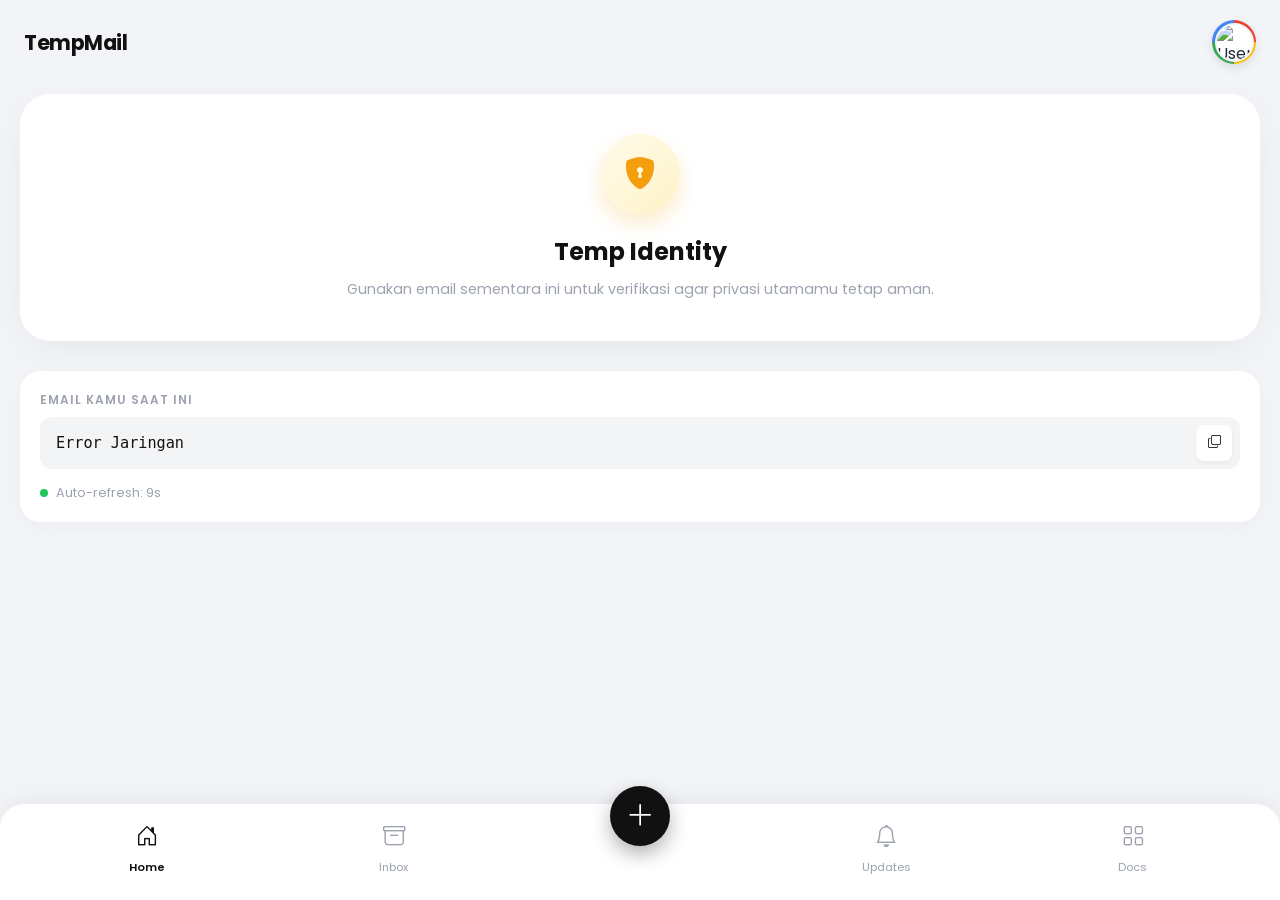
==== public/index.html @ f3b24ff2 "Update index.html" ====
<!DOCTYPE html>
<html lang="id">
<head>
    <meta charset="UTF-8">
    <meta name="viewport" content="width=device-width, initial-scale=1.0, maximum-scale=1.0, user-scalable=no">
    <meta name="theme-color" content="#F2F4F8">
    <title>TempMail</title>
    
    <link rel="manifest" href="manifest.json">
    <link rel="apple-touch-icon" href="https://cdn-icons-png.flaticon.com/512/732/732200.png">
    
    <link href="https://fonts.googleapis.com/css2?family=Poppins:wght@400;500;600;700&display=swap" rel="stylesheet">
    <link rel="stylesheet" href="https://cdn.jsdelivr.net/npm/bootstrap-icons@1.11.1/font/bootstrap-icons.css">
    <link rel="stylesheet" href="style.css">
</head>
<body>

    <div class="top-bar">
        <div class="app-name">TempMail</div>
        
        <div class="user-avatar">
            <img src="https://images.unsplash.com/photo-1535713875002-d1d0cf377fde?ixlib=rb-4.0.3&auto=format&fit=crop&w=100&q=80" alt="User">
        </div>
    </div>

    <main id="main-container">
        
        <section id="view-home" class="tab-view active">
            <div class="hero-card">
                <div class="icon-glow">
                    <i class="bi bi-shield-lock-fill"></i>
                </div>
                <h2>Temp Identity</h2>
                <p>Gunakan email sementara ini untuk verifikasi agar privasi utamamu tetap aman.</p>
            </div>

            <div class="email-action-area">
                <label>Email Kamu Saat Ini</label>
                <div class="email-display">
                    <span id="emailAddress">Generating...</span>
                    <button onclick="copyEmail()" class="copy-btn"><i class="bi bi-copy"></i></button>
                </div>
                <div class="status-indicator">
                    <span class="dot"></span> <span id="timerText">Auto-refresh: 10s</span>
                </div>
            </div>
        </section>

        <section id="view-inbox" class="tab-view">
            <div class="section-header">
                <h2>Riwayat Inbox</h2>
            </div>
            <div id="readList" class="message-list">
                </div>
        </section>

        <section id="view-updates" class="tab-view">
            <div class="section-header">
                <h2>Update Baru <span class="badge" id="badge-count" style="display:none">0</span></h2>
            </div>
            <div id="unreadList" class="message-list">
                </div>
        </section>

        <section id="view-docs" class="tab-view">
            <div class="section-header">
                <h2>Dokumentasi</h2>
            </div>
            
            <div class="doc-card" style="border: 2px dashed #E5E7EB; background: transparent; text-align: center;">
                <h3 style="justify-content: center; font-size: 1rem;">Dokumentasi Sistem</h3>
                <p style="margin-bottom: 15px; font-size: 0.85rem;">Baca detail teknis, keamanan, dan arsitektur sistem.</p>
                <a href="docs.html" class="btn-whatsapp" style="background: var(--primary); box-shadow: 0 4px 15px rgba(0,0,0,0.2); width: 100%; justify-content: center; color: white;">
                    <i class="bi bi-book-half"></i> Buka Dokumentasi Penuh
                </a>
            </div>

            <div class="doc-card">
                <h3><i class="bi bi-code-slash"></i> Cara Penggunaan</h3>
                <ul>
                    <li>Tekan tombol <strong>+</strong> atau Home untuk generate email.</li>
                    <li>Salin email dan gunakan untuk daftar akun.</li>
                    <li>Cek tab <strong>Updates</strong> untuk pesan masuk.</li>
                    <li>Klik pesan untuk membaca. Setelah dibaca, pesan pindah ke <strong>Inbox</strong>.</li>
                </ul>
            </div>

            <div class="doc-card developer-card">
                <h3>Developer Info</h3>
                <p class="dev-name">SANN404 FORUM</p>
                <p>Aplikasi ini dibuat untuk melindungi privasi user dari spam.</p>
                <a href="https://whatsapp.com/channel/0029VbBWTAzJP211mgzALI2p" target="_blank" class="btn-whatsapp">
                    <i class="bi bi-whatsapp"></i> Join Saluran Developer
                </a>
            </div>
        </section>

    </main>

    <nav class="bottom-nav">
        <div class="nav-item active" onclick="switchTab('view-home', this)">
            <i class="bi bi-house-door"></i>
            <span>Home</span>
        </div>
        
        <div class="nav-item" onclick="switchTab('view-inbox', this)">
            <i class="bi bi-archive"></i>
            <span>Inbox</span>
        </div>

        <div class="nav-fab-wrapper">
            <div class="nav-fab" onclick="confirmNewEmail()">
                <i class="bi bi-plus-lg"></i>
            </div>
        </div>

        <div class="nav-item" onclick="switchTab('view-updates', this)">
            <div class="icon-wrapper">
                <i class="bi bi-bell"></i>
                <div class="nav-dot" id="nav-dot" style="display: none;"></div>
            </div>
            <span>Updates</span>
        </div>

        <div class="nav-item" onclick="switchTab('view-docs', this)">
            <i class="bi bi-grid"></i>
            <span>Docs</span>
        </div>
    </nav>

    <div id="msgModal" class="modal">
        <div class="modal-content">
            <div class="modal-header">
                <h3 id="modalSubject">Subject</h3>
                <button onclick="closeModal()" class="close-btn"><i class="bi bi-x-lg"></i></button>
            </div>
            <div class="modal-meta" id="modalMeta"></div> 
            <div class="modal-body" id="modalBody">...</div>
        </div>
    </div>

    <div id="toast" class="toast">Disalin ke clipboard!</div>

    <script src="script.js"></script>
</body>
</html>
---- public/style.css ----
:root {
    --bg-body: #F2F4F8;
    --bg-card: #FFFFFF;
    --primary: #111111;
    --text-main: #1F2937;
    --text-muted: #9CA3AF;
    --accent: #F59E0B;
    --shadow-soft: 0 10px 40px -10px rgba(0,0,0,0.08);
    --shadow-card: 0 4px 15px rgba(0,0,0,0.03);
}

* { margin: 0; padding: 0; box-sizing: border-box; font-family: 'Poppins', sans-serif; -webkit-tap-highlight-color: transparent; }

body {
    background-color: var(--bg-body);
    color: var(--text-main);
    min-height: 100vh;
    padding-bottom: 100px;
}

/* --- Top Bar & Profile Ring (Google Colors) --- */
.top-bar {
    display: flex;
    justify-content: space-between;
    align-items: center;
    padding: 20px 24px;
    background: var(--bg-body);
    position: sticky;
    top: 0;
    z-index: 50;
}

.app-name { font-weight: 700; font-size: 1.3rem; letter-spacing: -0.5px; color: var(--primary); }

.user-avatar {
    width: 44px;
    height: 44px;
    border-radius: 50%;
    /* Gradient 4 Warna: Merah, Kuning, Hijau, Biru */
    background: conic-gradient(
        #EA4335 0% 25%, 
        #FBBC05 25% 50%, 
        #34A853 50% 75%, 
        #4285F4 75% 100%
    );
    display: flex;
    align-items: center;
    justify-content: center;
    padding: 2.5px; /* Ketebalan Ring Warna */
    box-shadow: 0 4px 10px rgba(0,0,0,0.1);
}

.user-avatar img {
    width: 100%;
    height: 100%;
    border-radius: 50%;
    border: 2px solid var(--bg-body); /* Celah putih antara ring dan foto */
    object-fit: cover;
    background: white;
}

/* --- Layout Components --- */
.tab-view { display: none; padding: 0 20px; animation: fadeIn 0.3s ease; }
.tab-view.active { display: block; }
@keyframes fadeIn { from { opacity: 0; transform: translateY(10px); } to { opacity: 1; transform: translateY(0); } }

/* Hero Card */
.hero-card {
    background: var(--bg-card);
    border-radius: 30px;
    padding: 40px 24px;
    text-align: center;
    box-shadow: var(--shadow-soft);
    margin-top: 10px;
    margin-bottom: 30px;
}
.icon-glow {
    width: 80px; height: 80px;
    background: linear-gradient(135deg, #fffbeb 0%, #fef3c7 100%);
    border-radius: 50%; display: flex; align-items: center; justify-content: center;
    margin: 0 auto 20px; font-size: 2rem; color: var(--accent);
    box-shadow: 0 10px 20px rgba(245, 158, 11, 0.2);
}
.hero-card h2 { font-size: 1.5rem; margin-bottom: 10px; color: var(--primary); }
.hero-card p { font-size: 0.9rem; color: var(--text-muted); line-height: 1.5; }

/* Email Box */
.email-action-area {
    background: var(--bg-card); padding: 20px;
    border-radius: 20px; box-shadow: var(--shadow-card);
}
.email-action-area label { display: block; font-size: 0.75rem; font-weight: 600; color: var(--text-muted); margin-bottom: 8px; text-transform: uppercase; letter-spacing: 1px; }
.email-display {
    display: flex; background: #F3F4F6; padding: 8px 8px 8px 16px;
    border-radius: 12px; align-items: center; justify-content: space-between; margin-bottom: 15px;
}
.email-display span { font-family: monospace; font-size: 0.95rem; overflow: hidden; text-overflow: ellipsis; white-space: nowrap; max-width: 80%; color: var(--primary); }
.copy-btn {
    background: white; border: none; width: 36px; height: 36px;
    border-radius: 8px; box-shadow: 0 2px 4px rgba(0,0,0,0.05);
    cursor: pointer; color: var(--primary);
}
.status-indicator { display: flex; align-items: center; gap: 8px; font-size: 0.8rem; color: var(--text-muted); }
.dot { width: 8px; height: 8px; background: #22c55e; border-radius: 50%; animation: pulse 2s infinite; }

/* --- NEW MODERN MESSAGE LIST (UPDATED) --- */
.section-header { margin-bottom: 20px; margin-top: 10px; display: flex; justify-content: space-between; align-items: center; }
.section-header h2 { font-size: 1.4rem; color: var(--primary); }
.badge { background: #ef4444; color: white; font-size: 0.75rem; padding: 4px 10px; border-radius: 20px; font-weight: 600; }

.message-list { display: flex; flex-direction: column; gap: 12px; }

.message-card {
    background: var(--bg-card);
    padding: 16px;
    border-radius: 20px;
    box-shadow: var(--shadow-card);
    cursor: pointer;
    display: flex;
    gap: 16px; /* Jarak antara avatar dan teks */
    align-items: flex-start;
    transition: transform 0.1s;
    position: relative;
    overflow: hidden;
}
.message-card:active { transform: scale(0.98); background: #f9fafb; }

/* Garis Indikator Unread */
.message-card.unread::before {
    content: ''; position: absolute; left: 0; top: 15%; bottom: 15%;
    width: 4px; background: var(--accent); border-radius: 0 4px 4px 0;
}

/* Avatar Inisial (Huruf) */
.msg-avatar {
    width: 48px; height: 48px;
    background: #EEF2FF; color: #4F46E5;
    border-radius: 16px;
    display: flex; align-items: center; justify-content: center;
    font-weight: 700; font-size: 1.3rem; flex-shrink: 0;
}

/* Layout Teks Pesan */
.msg-content { flex: 1; min-width: 0; }
.msg-header { display: flex; justify-content: space-between; align-items: baseline; margin-bottom: 2px; }
.msg-from { font-weight: 700; font-size: 0.95rem; color: var(--primary); white-space: nowrap; overflow: hidden; text-overflow: ellipsis; max-width: 65%; }
.msg-time { font-size: 0.7rem; color: var(--text-muted); font-weight: 500; }
.msg-subject { font-weight: 600; font-size: 0.9rem; color: #374151; margin-bottom: 4px; white-space: nowrap; overflow: hidden; text-overflow: ellipsis; }
.msg-snippet { font-size: 0.85rem; color: var(--text-muted); line-height: 1.3; display: -webkit-box; -webkit-line-clamp: 2; -webkit-box-orient: vertical; overflow: hidden; }

/* Read State */
.message-card.read .msg-from { font-weight: 500; color: #6B7280; }
.message-card.read .msg-avatar { background: #F3F4F6; color: #9CA3AF; }
.message-card.read { box-shadow: none; border: 1px solid #F3F4F6; background: #FAFAFA; }

/* Empty State */
.empty-placeholder { text-align: center; padding: 60px 0; color: #d1d5db; }
.empty-placeholder i { font-size: 3.5rem; margin-bottom: 15px; display: block; opacity: 0.5; }

/* Docs & Bottom Nav */
.doc-card { background: var(--bg-card); padding: 24px; border-radius: 20px; margin-bottom: 20px; box-shadow: var(--shadow-card); }
.doc-card ul { padding-left: 20px; color: #4b5563; font-size: 0.9rem; line-height: 1.6; }
.developer-card { border: 1px solid rgba(0,0,0,0.05); text-align: center; }
.dev-name { font-weight: 700; font-size: 1.2rem; color: var(--primary); }
.btn-whatsapp { display: inline-flex; align-items: center; gap: 8px; background: #25D366; color: white; text-decoration: none; padding: 12px 24px; border-radius: 50px; margin-top: 15px; font-weight: 600; box-shadow: 0 4px 15px rgba(37, 211, 102, 0.4); }

.bottom-nav {
    position: fixed; bottom: 0; left: 0; width: 100%;
    background: white; padding: 12px 24px 24px; 
    display: flex; justify-content: space-between; align-items: flex-end;
    box-shadow: 0 -5px 20px rgba(0,0,0,0.05);
    border-radius: 24px 24px 0 0; z-index: 100;
}
.nav-item { flex: 1; display: flex; flex-direction: column; align-items: center; color: #9CA3AF; font-size: 0.7rem; gap: 6px; cursor: pointer; transition: color 0.2s; }
.nav-item i { font-size: 1.4rem; }
.nav-item.active { color: var(--primary); font-weight: 600; }
.nav-fab-wrapper { flex: 1; display: flex; justify-content: center; position: relative; }
.nav-fab {
    width: 60px; height: 60px; background: var(--primary);
    border-radius: 50%; display: flex; align-items: center; justify-content: center;
    color: white; font-size: 1.8rem; box-shadow: 0 8px 20px rgba(0,0,0,0.3);
    transform: translateY(-30px); cursor: pointer;
}
.icon-wrapper { position: relative; }
.nav-dot { position: absolute; top: 0; right: 0; width: 8px; height: 8px; background: #ef4444; border-radius: 50%; border: 2px solid white; }

/* Modal Styles */
.modal { display: none; position: fixed; top: 0; left: 0; width: 100%; height: 100%; background: rgba(0,0,0,0.6); z-index: 1000; justify-content: center; align-items: flex-end; opacity: 0; transition: opacity 0.3s; }
.modal.show { display: flex; opacity: 1; }
.modal-content { background: white; width: 100%; border-radius: 24px 24px 0 0; padding: 30px 24px; max-height: 85vh; overflow-y: auto; transform: translateY(100%); transition: transform 0.3s cubic-bezier(0.16, 1, 0.3, 1); }
.modal.show .modal-content { transform: translateY(0); }
.modal-header { display: flex; justify-content: space-between; margin-bottom: 20px; }
.close-btn { background: #F3F4F6; border: none; width: 36px; height: 36px; border-radius: 50%; display: flex; align-items: center; justify-content: center; font-size: 1.2rem; cursor: pointer; }
.modal-meta { display: flex; align-items: center; gap: 12px; margin-bottom: 24px; padding-bottom: 20px; border-bottom: 1px solid #F3F4F6; }
.meta-avatar { width: 44px; height: 44px; background: #EEF2FF; color: #4F46E5; border-radius: 50%; display: flex; align-items: center; justify-content: center; font-weight: 700; font-size: 1.2rem; }
.meta-info { display: flex; flex-direction: column; }
.meta-from { font-weight: 600; font-size: 0.95rem; }
.meta-time { font-size: 0.75rem; color: var(--text-muted); }
.modal-body { font-size: 1rem; line-height: 1.7; color: #374151; white-space: pre-wrap; word-wrap: break-word; }

.toast { position: fixed; top: 20px; left: 50%; transform: translateX(-50%) translateY(-100px); background: #1f2937; color: white; padding: 12px 24px; border-radius: 50px; font-size: 0.85rem; z-index: 200; transition: transform 0.4s; }
.toast.show { transform: translateX(-50%) translateY(0); }
@keyframes pulse { 0% { opacity: 1; } 50% { opacity: 0.4; } 100% { opacity: 1; } }
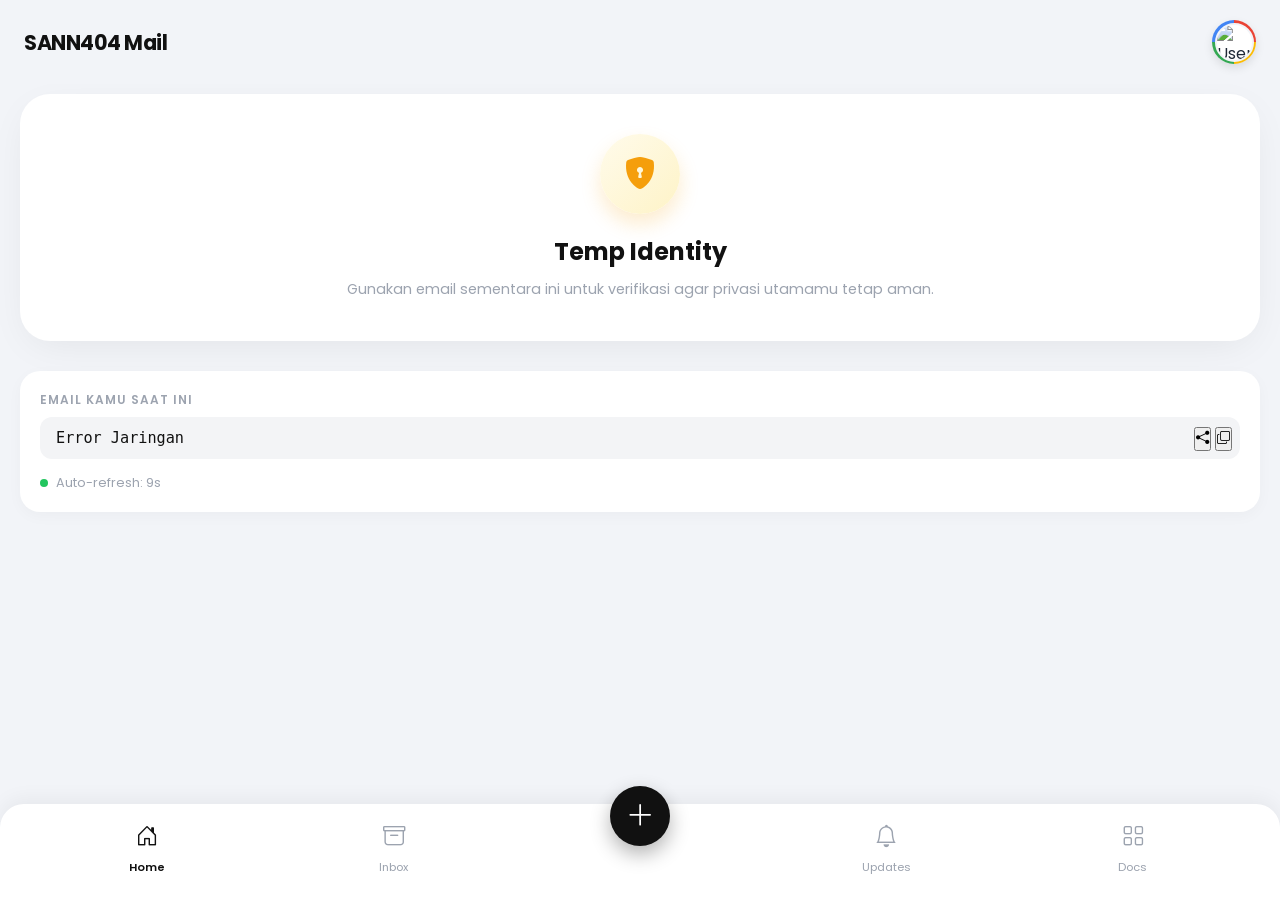
==== commit 88615b0f: "Update index.html" ====
--- a/public/index.html
+++ b/public/index.html
@@ -16,8 +16,7 @@
 <body>
 
     <div class="top-bar">
-        <div class="app-name">TempMail</div>
-        
+        <div class="app-name">SANN404 Mail</div>
         <div class="user-avatar">
             <img src="https://images.unsplash.com/photo-1535713875002-d1d0cf377fde?ixlib=rb-4.0.3&auto=format&fit=crop&w=100&q=80" alt="User">
         </div>
@@ -38,7 +37,10 @@
                 <label>Email Kamu Saat Ini</label>
                 <div class="email-display">
                     <span id="emailAddress">Generating...</span>
-                    <button onclick="copyEmail()" class="copy-btn"><i class="bi bi-copy"></i></button>
+                    <div class="action-group">
+                        <button onclick="openShareModal()" class="icon-btn" title="Share NGL Style"><i class="bi bi-share-fill"></i></button>
+                        <button onclick="copyEmail()" class="icon-btn" title="Copy Email"><i class="bi bi-copy"></i></button>
+                    </div>
                 </div>
                 <div class="status-indicator">
                     <span class="dot"></span> <span id="timerText">Auto-refresh: 10s</span>
@@ -49,6 +51,9 @@
         <section id="view-inbox" class="tab-view">
             <div class="section-header">
                 <h2>Riwayat Inbox</h2>
+                <button onclick="clearInbox()" class="trash-btn" title="Hapus Semua Pesan">
+                    <i class="bi bi-trash3"></i>
+                </button>
             </div>
             <div id="readList" class="message-list">
                 </div>
@@ -132,10 +137,30 @@
         <div class="modal-content">
             <div class="modal-header">
                 <h3 id="modalSubject">Subject</h3>
-                <button onclick="closeModal()" class="close-btn"><i class="bi bi-x-lg"></i></button>
+                <button onclick="closeModal('msgModal')" class="close-btn"><i class="bi bi-x-lg"></i></button>
             </div>
             <div class="modal-meta" id="modalMeta"></div> 
             <div class="modal-body" id="modalBody">...</div>
+        </div>
+    </div>
+
+    <div id="shareModal" class="modal" style="align-items: center; justify-content: center;">
+        <div class="modal-content" style="border-radius: 20px; max-width: 350px;">
+            <div class="modal-header">
+                <h3>Share Email</h3>
+                <button onclick="closeModal('shareModal')" class="close-btn"><i class="bi bi-x-lg"></i></button>
+            </div>
+            
+            <div class="ngl-card">
+                <div class="ngl-icon">🤫</div>
+                <div class="ngl-title">Send me anonymous emails!</div>
+                <div class="ngl-email" id="maskedEmailDisplay">kewl***@domain.com</div>
+                <div class="ngl-footer">SANN404 Secure Mail</div>
+            </div>
+
+            <button onclick="copyMaskedText()" class="btn-whatsapp" style="width: 100%; justify-content: center; margin-top: 15px; background: var(--primary);">
+                <i class="bi bi-clipboard"></i> Copy Masked Text
+            </button>
         </div>
     </div>
 
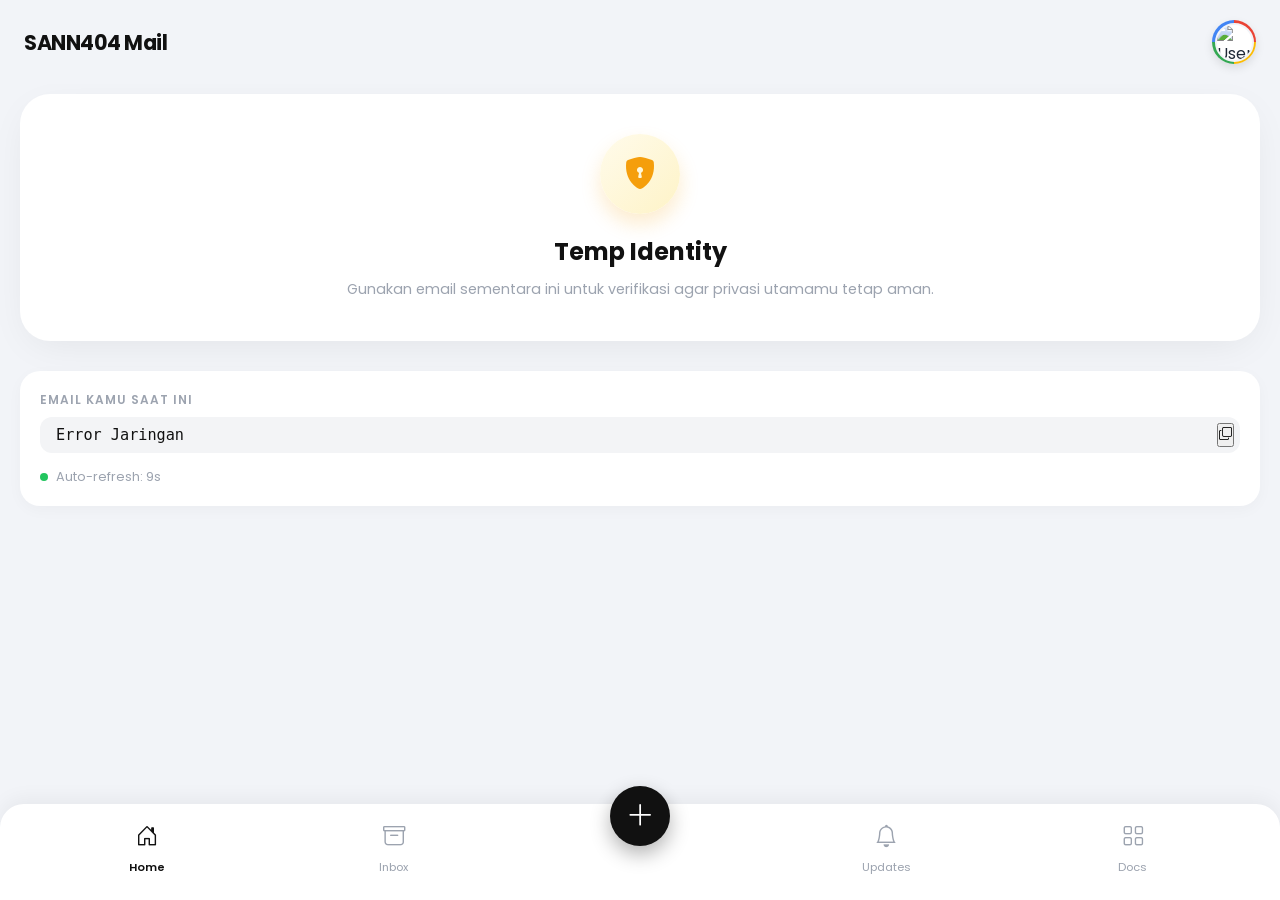
==== commit 73a3479e: "Update index.html" ====
--- a/public/index.html
+++ b/public/index.html
@@ -4,7 +4,7 @@
     <meta charset="UTF-8">
     <meta name="viewport" content="width=device-width, initial-scale=1.0, maximum-scale=1.0, user-scalable=no">
     <meta name="theme-color" content="#F2F4F8">
-    <title>TempMail</title>
+    <title>Temp Mail SANN404</title>
     
     <link rel="manifest" href="manifest.json">
     <link rel="apple-touch-icon" href="https://cdn-icons-png.flaticon.com/512/732/732200.png">
@@ -37,10 +37,7 @@
                 <label>Email Kamu Saat Ini</label>
                 <div class="email-display">
                     <span id="emailAddress">Generating...</span>
-                    <div class="action-group">
-                        <button onclick="openShareModal()" class="icon-btn" title="Share NGL Style"><i class="bi bi-share-fill"></i></button>
-                        <button onclick="copyEmail()" class="icon-btn" title="Copy Email"><i class="bi bi-copy"></i></button>
-                    </div>
+                    <button onclick="copyEmail()" class="copy-btn"><i class="bi bi-copy"></i></button>
                 </div>
                 <div class="status-indicator">
                     <span class="dot"></span> <span id="timerText">Auto-refresh: 10s</span>
@@ -137,30 +134,46 @@
         <div class="modal-content">
             <div class="modal-header">
                 <h3 id="modalSubject">Subject</h3>
-                <button onclick="closeModal('msgModal')" class="close-btn"><i class="bi bi-x-lg"></i></button>
+                <div style="display: flex; gap: 8px;">
+                    <button onclick="openMessageShare()" class="share-btn-round"><i class="bi bi-share-fill"></i></button>
+                    <button onclick="closeModal('msgModal')" class="close-btn"><i class="bi bi-x-lg"></i></button>
+                </div>
             </div>
             <div class="modal-meta" id="modalMeta"></div> 
             <div class="modal-body" id="modalBody">...</div>
         </div>
     </div>
 
-    <div id="shareModal" class="modal" style="align-items: center; justify-content: center;">
-        <div class="modal-content" style="border-radius: 20px; max-width: 350px;">
-            <div class="modal-header">
-                <h3>Share Email</h3>
-                <button onclick="closeModal('shareModal')" class="close-btn"><i class="bi bi-x-lg"></i></button>
-            </div>
+    <div id="shareMsgModal" class="modal" style="align-items: center; justify-content: center;">
+        <div class="modal-content" style="border-radius: 24px; max-width: 360px; padding: 0; overflow: hidden; background: transparent; box-shadow: none;">
             
-            <div class="ngl-card">
-                <div class="ngl-icon">🤫</div>
-                <div class="ngl-title">Send me anonymous emails!</div>
-                <div class="ngl-email" id="maskedEmailDisplay">kewl***@domain.com</div>
-                <div class="ngl-footer">SANN404 Secure Mail</div>
+            <div class="ngl-msg-card">
+                <div class="ngl-header">
+                    <div class="ngl-icon-msg">📩</div>
+                    <span>Incoming Message</span>
+                </div>
+                
+                <div class="ngl-body-box" id="shareMsgBody">
+                    Isi pesan akan muncul di sini...
+                </div>
+
+                <div class="ngl-footer-info">
+                    Sent to: <span id="shareMsgEmail">kewl***@domain.com</span>
+                </div>
             </div>
 
-            <button onclick="copyMaskedText()" class="btn-whatsapp" style="width: 100%; justify-content: center; margin-top: 15px; background: var(--primary);">
-                <i class="bi bi-clipboard"></i> Copy Masked Text
-            </button>
+            <div style="background: white; padding: 20px; border-radius: 0 0 24px 24px;">
+                <button onclick="shareToWa()" class="btn-whatsapp" style="width: 100%; justify-content: center; margin-bottom: 10px;">
+                    <i class="bi bi-whatsapp"></i> Share ke WhatsApp
+                </button>
+                <button onclick="copyShareText()" class="btn-secondary-full">
+                    <i class="bi bi-clipboard"></i> Salin Teks
+                </button>
+                <button onclick="closeModal('shareMsgModal')" style="width: 100%; padding: 12px; background: transparent; border: none; color: #9CA3AF; margin-top: 5px; cursor: pointer;">
+                    Tutup
+                </button>
+            </div>
+
         </div>
     </div>
 
--- a/public/style.css
+++ b/public/style.css
@@ -5,6 +5,7 @@
     --text-main: #1F2937;
     --text-muted: #9CA3AF;
     --accent: #F59E0B;
+    --danger: #ef4444;
     --shadow-soft: 0 10px 40px -10px rgba(0,0,0,0.08);
     --shadow-card: 0 4px 15px rgba(0,0,0,0.03);
 }
@@ -18,65 +19,34 @@
     padding-bottom: 100px;
 }
 
-/* --- Top Bar & Profile Ring (Google Colors) --- */
+/* --- Top Bar & Profile --- */
 .top-bar {
-    display: flex;
-    justify-content: space-between;
-    align-items: center;
-    padding: 20px 24px;
-    background: var(--bg-body);
-    position: sticky;
-    top: 0;
-    z-index: 50;
+    display: flex; justify-content: space-between; align-items: center;
+    padding: 20px 24px; background: var(--bg-body);
+    position: sticky; top: 0; z-index: 50;
 }
-
 .app-name { font-weight: 700; font-size: 1.3rem; letter-spacing: -0.5px; color: var(--primary); }
 
 .user-avatar {
-    width: 44px;
-    height: 44px;
-    border-radius: 50%;
-    /* Gradient 4 Warna: Merah, Kuning, Hijau, Biru */
-    background: conic-gradient(
-        #EA4335 0% 25%, 
-        #FBBC05 25% 50%, 
-        #34A853 50% 75%, 
-        #4285F4 75% 100%
-    );
-    display: flex;
-    align-items: center;
-    justify-content: center;
-    padding: 2.5px; /* Ketebalan Ring Warna */
+    width: 44px; height: 44px; border-radius: 50%;
+    background: conic-gradient(#EA4335 0% 25%, #FBBC05 25% 50%, #34A853 50% 75%, #4285F4 75% 100%);
+    display: flex; align-items: center; justify-content: center; padding: 2.5px;
     box-shadow: 0 4px 10px rgba(0,0,0,0.1);
 }
+.user-avatar img { width: 100%; height: 100%; border-radius: 50%; border: 2px solid var(--bg-body); object-fit: cover; background: white; }
 
-.user-avatar img {
-    width: 100%;
-    height: 100%;
-    border-radius: 50%;
-    border: 2px solid var(--bg-body); /* Celah putih antara ring dan foto */
-    object-fit: cover;
-    background: white;
-}
-
-/* --- Layout Components --- */
+/* --- Components --- */
 .tab-view { display: none; padding: 0 20px; animation: fadeIn 0.3s ease; }
 .tab-view.active { display: block; }
 @keyframes fadeIn { from { opacity: 0; transform: translateY(10px); } to { opacity: 1; transform: translateY(0); } }
 
 /* Hero Card */
 .hero-card {
-    background: var(--bg-card);
-    border-radius: 30px;
-    padding: 40px 24px;
-    text-align: center;
-    box-shadow: var(--shadow-soft);
-    margin-top: 10px;
-    margin-bottom: 30px;
+    background: var(--bg-card); border-radius: 30px; padding: 40px 24px;
+    text-align: center; box-shadow: var(--shadow-soft); margin-top: 10px; margin-bottom: 30px;
 }
 .icon-glow {
-    width: 80px; height: 80px;
-    background: linear-gradient(135deg, #fffbeb 0%, #fef3c7 100%);
+    width: 80px; height: 80px; background: linear-gradient(135deg, #fffbeb 0%, #fef3c7 100%);
     border-radius: 50%; display: flex; align-items: center; justify-content: center;
     margin: 0 auto 20px; font-size: 2rem; color: var(--accent);
     box-shadow: 0 10px 20px rgba(245, 158, 11, 0.2);
@@ -85,91 +55,85 @@
 .hero-card p { font-size: 0.9rem; color: var(--text-muted); line-height: 1.5; }
 
 /* Email Box */
-.email-action-area {
-    background: var(--bg-card); padding: 20px;
-    border-radius: 20px; box-shadow: var(--shadow-card);
-}
+.email-action-area { background: var(--bg-card); padding: 20px; border-radius: 20px; box-shadow: var(--shadow-card); }
 .email-action-area label { display: block; font-size: 0.75rem; font-weight: 600; color: var(--text-muted); margin-bottom: 8px; text-transform: uppercase; letter-spacing: 1px; }
+
 .email-display {
-    display: flex; background: #F3F4F6; padding: 8px 8px 8px 16px;
+    display: flex; background: #F3F4F6; padding: 6px 6px 6px 16px;
     border-radius: 12px; align-items: center; justify-content: space-between; margin-bottom: 15px;
 }
-.email-display span { font-family: monospace; font-size: 0.95rem; overflow: hidden; text-overflow: ellipsis; white-space: nowrap; max-width: 80%; color: var(--primary); }
-.copy-btn {
+.email-display span { font-family: monospace; font-size: 0.95rem; overflow: hidden; text-overflow: ellipsis; white-space: nowrap; max-width: 60%; color: var(--primary); }
+
+/* UPDATE: Group Tombol (Share & Copy) */
+.action-group { display: flex; gap: 8px; }
+.icon-btn {
     background: white; border: none; width: 36px; height: 36px;
     border-radius: 8px; box-shadow: 0 2px 4px rgba(0,0,0,0.05);
-    cursor: pointer; color: var(--primary);
+    cursor: pointer; color: var(--primary); display: flex; align-items: center; justify-content: center;
+    transition: transform 0.1s;
 }
+.icon-btn:active { transform: scale(0.9); }
+
 .status-indicator { display: flex; align-items: center; gap: 8px; font-size: 0.8rem; color: var(--text-muted); }
 .dot { width: 8px; height: 8px; background: #22c55e; border-radius: 50%; animation: pulse 2s infinite; }
 
-/* --- NEW MODERN MESSAGE LIST (UPDATED) --- */
+/* --- Message List --- */
 .section-header { margin-bottom: 20px; margin-top: 10px; display: flex; justify-content: space-between; align-items: center; }
 .section-header h2 { font-size: 1.4rem; color: var(--primary); }
 .badge { background: #ef4444; color: white; font-size: 0.75rem; padding: 4px 10px; border-radius: 20px; font-weight: 600; }
 
+/* UPDATE: Trash Button Style */
+.trash-btn {
+    background: #FEE2E2; color: var(--danger); border: none;
+    width: 40px; height: 40px; border-radius: 12px;
+    display: flex; align-items: center; justify-content: center;
+    font-size: 1.2rem; cursor: pointer; transition: background 0.2s;
+}
+.trash-btn:active { background: #FECACA; transform: scale(0.95); }
+
 .message-list { display: flex; flex-direction: column; gap: 12px; }
 
 .message-card {
-    background: var(--bg-card);
-    padding: 16px;
-    border-radius: 20px;
-    box-shadow: var(--shadow-card);
-    cursor: pointer;
-    display: flex;
-    gap: 16px; /* Jarak antara avatar dan teks */
-    align-items: flex-start;
-    transition: transform 0.1s;
-    position: relative;
-    overflow: hidden;
+    background: var(--bg-card); padding: 16px; border-radius: 20px;
+    box-shadow: var(--shadow-card); cursor: pointer; display: flex; gap: 16px;
+    align-items: flex-start; transition: transform 0.1s; position: relative; overflow: hidden;
 }
 .message-card:active { transform: scale(0.98); background: #f9fafb; }
-
-/* Garis Indikator Unread */
 .message-card.unread::before {
     content: ''; position: absolute; left: 0; top: 15%; bottom: 15%;
     width: 4px; background: var(--accent); border-radius: 0 4px 4px 0;
 }
 
-/* Avatar Inisial (Huruf) */
 .msg-avatar {
-    width: 48px; height: 48px;
-    background: #EEF2FF; color: #4F46E5;
-    border-radius: 16px;
-    display: flex; align-items: center; justify-content: center;
+    width: 48px; height: 48px; background: #EEF2FF; color: #4F46E5;
+    border-radius: 16px; display: flex; align-items: center; justify-content: center;
     font-weight: 700; font-size: 1.3rem; flex-shrink: 0;
 }
-
-/* Layout Teks Pesan */
 .msg-content { flex: 1; min-width: 0; }
 .msg-header { display: flex; justify-content: space-between; align-items: baseline; margin-bottom: 2px; }
 .msg-from { font-weight: 700; font-size: 0.95rem; color: var(--primary); white-space: nowrap; overflow: hidden; text-overflow: ellipsis; max-width: 65%; }
 .msg-time { font-size: 0.7rem; color: var(--text-muted); font-weight: 500; }
 .msg-subject { font-weight: 600; font-size: 0.9rem; color: #374151; margin-bottom: 4px; white-space: nowrap; overflow: hidden; text-overflow: ellipsis; }
 .msg-snippet { font-size: 0.85rem; color: var(--text-muted); line-height: 1.3; display: -webkit-box; -webkit-line-clamp: 2; -webkit-box-orient: vertical; overflow: hidden; }
-
-/* Read State */
 .message-card.read .msg-from { font-weight: 500; color: #6B7280; }
 .message-card.read .msg-avatar { background: #F3F4F6; color: #9CA3AF; }
 .message-card.read { box-shadow: none; border: 1px solid #F3F4F6; background: #FAFAFA; }
 
-/* Empty State */
 .empty-placeholder { text-align: center; padding: 60px 0; color: #d1d5db; }
 .empty-placeholder i { font-size: 3.5rem; margin-bottom: 15px; display: block; opacity: 0.5; }
 
-/* Docs & Bottom Nav */
+/* Docs & Footer */
 .doc-card { background: var(--bg-card); padding: 24px; border-radius: 20px; margin-bottom: 20px; box-shadow: var(--shadow-card); }
 .doc-card ul { padding-left: 20px; color: #4b5563; font-size: 0.9rem; line-height: 1.6; }
 .developer-card { border: 1px solid rgba(0,0,0,0.05); text-align: center; }
 .dev-name { font-weight: 700; font-size: 1.2rem; color: var(--primary); }
-.btn-whatsapp { display: inline-flex; align-items: center; gap: 8px; background: #25D366; color: white; text-decoration: none; padding: 12px 24px; border-radius: 50px; margin-top: 15px; font-weight: 600; box-shadow: 0 4px 15px rgba(37, 211, 102, 0.4); }
+.btn-whatsapp { display: inline-flex; align-items: center; gap: 8px; background: #25D366; color: white; text-decoration: none; padding: 12px 24px; border-radius: 50px; margin-top: 15px; font-weight: 600; box-shadow: 0 4px 15px rgba(0,0,0,0.1); cursor: pointer; border: none; font-size: 0.9rem; }
 
+/* Bottom Nav */
 .bottom-nav {
     position: fixed; bottom: 0; left: 0; width: 100%;
-    background: white; padding: 12px 24px 24px; 
-    display: flex; justify-content: space-between; align-items: flex-end;
-    box-shadow: 0 -5px 20px rgba(0,0,0,0.05);
-    border-radius: 24px 24px 0 0; z-index: 100;
+    background: white; padding: 12px 24px 24px; display: flex; justify-content: space-between; align-items: flex-end;
+    box-shadow: 0 -5px 20px rgba(0,0,0,0.05); border-radius: 24px 24px 0 0; z-index: 100;
 }
 .nav-item { flex: 1; display: flex; flex-direction: column; align-items: center; color: #9CA3AF; font-size: 0.7rem; gap: 6px; cursor: pointer; transition: color 0.2s; }
 .nav-item i { font-size: 1.4rem; }
@@ -198,6 +162,22 @@
 .meta-time { font-size: 0.75rem; color: var(--text-muted); }
 .modal-body { font-size: 1rem; line-height: 1.7; color: #374151; white-space: pre-wrap; word-wrap: break-word; }
 
+/* UPDATE: NGL Card Style */
+.ngl-card {
+    background: linear-gradient(135deg, #FF6B6B 0%, #FF8E53 100%);
+    border-radius: 16px; padding: 30px 20px; text-align: center; color: white;
+    box-shadow: 0 10px 20px rgba(255, 107, 107, 0.3);
+    margin-bottom: 10px; position: relative; overflow: hidden;
+}
+.ngl-icon { font-size: 3rem; margin-bottom: 10px; filter: drop-shadow(0 2px 4px rgba(0,0,0,0.2)); }
+.ngl-title { font-weight: 700; font-size: 1.1rem; margin-bottom: 15px; text-shadow: 0 2px 4px rgba(0,0,0,0.1); }
+.ngl-email {
+    background: rgba(255,255,255,0.2); backdrop-filter: blur(5px);
+    padding: 10px 15px; border-radius: 10px; font-family: monospace; font-size: 0.9rem;
+    border: 1px solid rgba(255,255,255,0.4); display: inline-block;
+}
+.ngl-footer { margin-top: 20px; font-size: 0.7rem; opacity: 0.8; font-weight: 500; letter-spacing: 1px; text-transform: uppercase; }
+
 .toast { position: fixed; top: 20px; left: 50%; transform: translateX(-50%) translateY(-100px); background: #1f2937; color: white; padding: 12px 24px; border-radius: 50px; font-size: 0.85rem; z-index: 200; transition: transform 0.4s; }
 .toast.show { transform: translateX(-50%) translateY(0); }
 @keyframes pulse { 0% { opacity: 1; } 50% { opacity: 0.4; } 100% { opacity: 1; } }
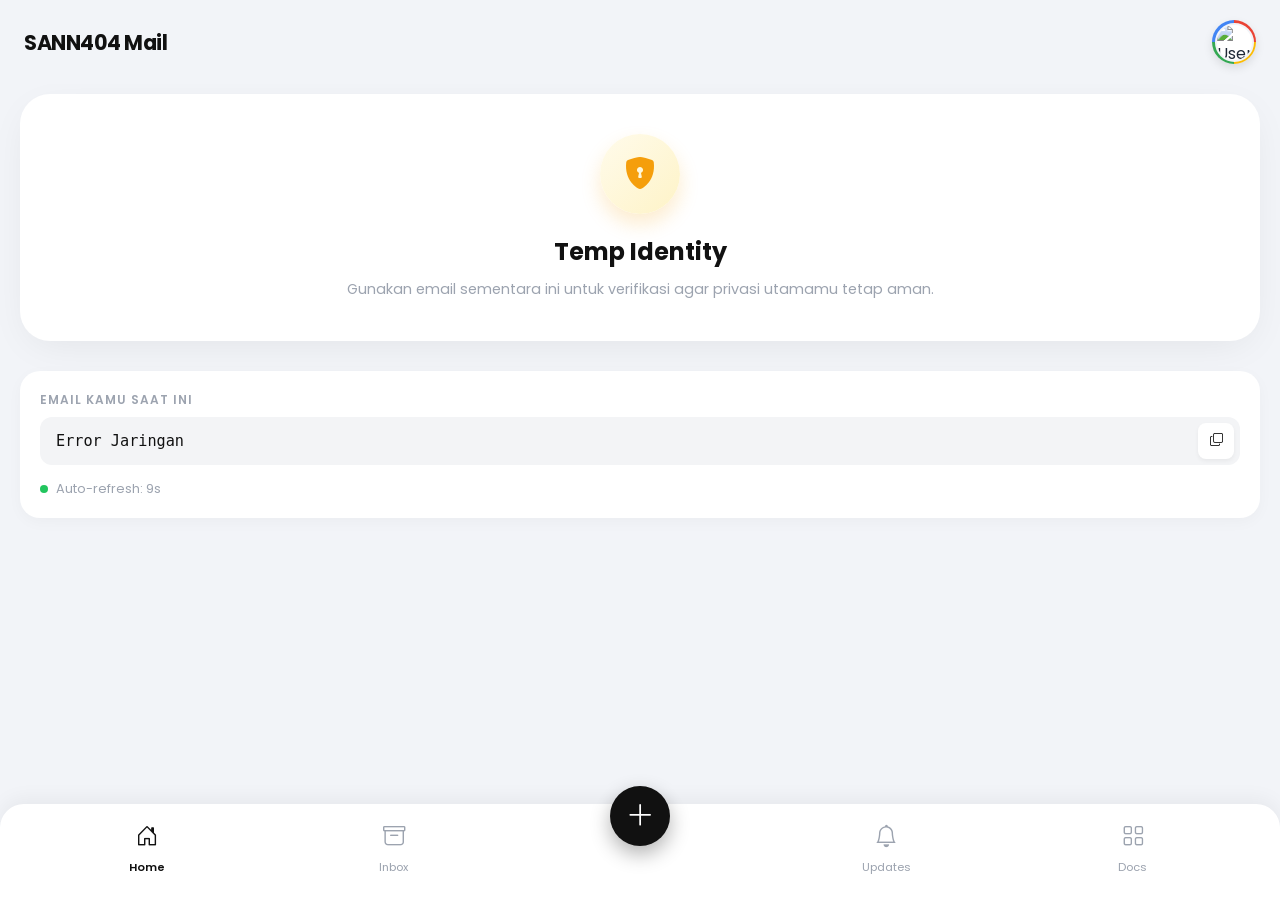
==== commit 41422446: "Update index.html" ====
--- a/public/index.html
+++ b/public/index.html
@@ -11,6 +11,9 @@
     
     <link href="https://fonts.googleapis.com/css2?family=Poppins:wght@400;500;600;700&display=swap" rel="stylesheet">
     <link rel="stylesheet" href="https://cdn.jsdelivr.net/npm/bootstrap-icons@1.11.1/font/bootstrap-icons.css">
+    
+    <script src="https://html2canvas.hertzen.com/dist/html2canvas.min.js"></script>
+    
     <link rel="stylesheet" href="style.css">
 </head>
 <body>
@@ -52,23 +55,20 @@
                     <i class="bi bi-trash3"></i>
                 </button>
             </div>
-            <div id="readList" class="message-list">
-                </div>
+            <div id="readList" class="message-list"></div>
         </section>
 
         <section id="view-updates" class="tab-view">
             <div class="section-header">
                 <h2>Update Baru <span class="badge" id="badge-count" style="display:none">0</span></h2>
             </div>
-            <div id="unreadList" class="message-list">
-                </div>
+            <div id="unreadList" class="message-list"></div>
         </section>
 
         <section id="view-docs" class="tab-view">
             <div class="section-header">
                 <h2>Dokumentasi</h2>
             </div>
-            
             <div class="doc-card" style="border: 2px dashed #E5E7EB; background: transparent; text-align: center;">
                 <h3 style="justify-content: center; font-size: 1rem;">Dokumentasi Sistem</h3>
                 <p style="margin-bottom: 15px; font-size: 0.85rem;">Baca detail teknis, keamanan, dan arsitektur sistem.</p>
@@ -76,7 +76,6 @@
                     <i class="bi bi-book-half"></i> Buka Dokumentasi Penuh
                 </a>
             </div>
-
             <div class="doc-card">
                 <h3><i class="bi bi-code-slash"></i> Cara Penggunaan</h3>
                 <ul>
@@ -86,7 +85,6 @@
                     <li>Klik pesan untuk membaca. Setelah dibaca, pesan pindah ke <strong>Inbox</strong>.</li>
                 </ul>
             </div>
-
             <div class="doc-card developer-card">
                 <h3>Developer Info</h3>
                 <p class="dev-name">SANN404 FORUM</p>
@@ -104,18 +102,15 @@
             <i class="bi bi-house-door"></i>
             <span>Home</span>
         </div>
-        
         <div class="nav-item" onclick="switchTab('view-inbox', this)">
             <i class="bi bi-archive"></i>
             <span>Inbox</span>
         </div>
-
         <div class="nav-fab-wrapper">
             <div class="nav-fab" onclick="confirmNewEmail()">
                 <i class="bi bi-plus-lg"></i>
             </div>
         </div>
-
         <div class="nav-item" onclick="switchTab('view-updates', this)">
             <div class="icon-wrapper">
                 <i class="bi bi-bell"></i>
@@ -123,7 +118,6 @@
             </div>
             <span>Updates</span>
         </div>
-
         <div class="nav-item" onclick="switchTab('view-docs', this)">
             <i class="bi bi-grid"></i>
             <span>Docs</span>
@@ -145,40 +139,48 @@
     </div>
 
     <div id="shareMsgModal" class="modal" style="align-items: center; justify-content: center;">
-        <div class="modal-content" style="border-radius: 24px; max-width: 360px; padding: 0; overflow: hidden; background: transparent; box-shadow: none;">
+        <div class="modal-content" style="border-radius: 24px; max-width: 360px; padding: 20px;">
+            <div class="modal-header" style="margin-bottom: 10px;">
+                <h3>Bagikan Pesan</h3>
+                <button onclick="closeModal('shareMsgModal')" class="close-btn"><i class="bi bi-x-lg"></i></button>
+            </div>
             
-            <div class="ngl-msg-card">
-                <div class="ngl-header">
-                    <div class="ngl-icon-msg">📩</div>
-                    <span>Incoming Message</span>
+            <p style="font-size: 0.8rem; color: #6B7280; margin-bottom: 20px;">Pesan akan di-generate menjadi gambar.</p>
+
+            <button onclick="shareAsImage()" class="btn-whatsapp" style="width: 100%; justify-content: center; margin-bottom: 10px; background: var(--primary);">
+                <i class="bi bi-image"></i> Share Gambar (IG/WA)
+            </button>
+            <button onclick="shareToWaText()" class="btn-secondary-full">
+                <i class="bi bi-whatsapp"></i> Share Teks WA
+            </button>
+        </div>
+    </div>
+
+    <div id="capture-container" style="position: fixed; left: -9999px; top: 0;">
+        <div id="capture-card" class="capture-card-style">
+            <div class="capture-header">
+                <div class="capture-logo">
+                    <i class="bi bi-shield-lock-fill"></i> SANN404 Mail
                 </div>
+            </div>
+            
+            <div class="capture-body">
+                <div class="capture-label">dari:</div>
+                <div class="capture-email" id="capEmail">exmp***@gmail.com</div>
                 
-                <div class="ngl-body-box" id="shareMsgBody">
-                    Isi pesan akan muncul di sini...
-                </div>
-
-                <div class="ngl-footer-info">
-                    Sent to: <span id="shareMsgEmail">kewl***@domain.com</span>
+                <div class="capture-label" style="margin-top: 15px;">pesan:</div>
+                <div class="capture-msg" id="capMsg">
+                    Isi pesan akan muncul disini...
                 </div>
             </div>
 
-            <div style="background: white; padding: 20px; border-radius: 0 0 24px 24px;">
-                <button onclick="shareToWa()" class="btn-whatsapp" style="width: 100%; justify-content: center; margin-bottom: 10px;">
-                    <i class="bi bi-whatsapp"></i> Share ke WhatsApp
-                </button>
-                <button onclick="copyShareText()" class="btn-secondary-full">
-                    <i class="bi bi-clipboard"></i> Salin Teks
-                </button>
-                <button onclick="closeModal('shareMsgModal')" style="width: 100%; padding: 12px; background: transparent; border: none; color: #9CA3AF; margin-top: 5px; cursor: pointer;">
-                    Tutup
-                </button>
+            <div class="capture-footer">
+                Secure Temporary Email Service
             </div>
-
         </div>
     </div>
 
     <div id="toast" class="toast">Disalin ke clipboard!</div>
-
     <script src="script.js"></script>
 </body>
 </html>
--- a/public/style.css
+++ b/public/style.css
@@ -62,17 +62,14 @@
     display: flex; background: #F3F4F6; padding: 6px 6px 6px 16px;
     border-radius: 12px; align-items: center; justify-content: space-between; margin-bottom: 15px;
 }
-.email-display span { font-family: monospace; font-size: 0.95rem; overflow: hidden; text-overflow: ellipsis; white-space: nowrap; max-width: 60%; color: var(--primary); }
-
-/* UPDATE: Group Tombol (Share & Copy) */
-.action-group { display: flex; gap: 8px; }
-.icon-btn {
+.email-display span { font-family: monospace; font-size: 0.95rem; overflow: hidden; text-overflow: ellipsis; white-space: nowrap; max-width: 80%; color: var(--primary); }
+.copy-btn {
     background: white; border: none; width: 36px; height: 36px;
     border-radius: 8px; box-shadow: 0 2px 4px rgba(0,0,0,0.05);
     cursor: pointer; color: var(--primary); display: flex; align-items: center; justify-content: center;
     transition: transform 0.1s;
 }
-.icon-btn:active { transform: scale(0.9); }
+.copy-btn:active { transform: scale(0.9); }
 
 .status-indicator { display: flex; align-items: center; gap: 8px; font-size: 0.8rem; color: var(--text-muted); }
 .dot { width: 8px; height: 8px; background: #22c55e; border-radius: 50%; animation: pulse 2s infinite; }
@@ -82,7 +79,6 @@
 .section-header h2 { font-size: 1.4rem; color: var(--primary); }
 .badge { background: #ef4444; color: white; font-size: 0.75rem; padding: 4px 10px; border-radius: 20px; font-weight: 600; }
 
-/* UPDATE: Trash Button Style */
 .trash-btn {
     background: #FEE2E2; color: var(--danger); border: none;
     width: 40px; height: 40px; border-radius: 12px;
@@ -153,8 +149,9 @@
 .modal.show { display: flex; opacity: 1; }
 .modal-content { background: white; width: 100%; border-radius: 24px 24px 0 0; padding: 30px 24px; max-height: 85vh; overflow-y: auto; transform: translateY(100%); transition: transform 0.3s cubic-bezier(0.16, 1, 0.3, 1); }
 .modal.show .modal-content { transform: translateY(0); }
-.modal-header { display: flex; justify-content: space-between; margin-bottom: 20px; }
+.modal-header { display: flex; justify-content: space-between; margin-bottom: 20px; align-items: center; }
 .close-btn { background: #F3F4F6; border: none; width: 36px; height: 36px; border-radius: 50%; display: flex; align-items: center; justify-content: center; font-size: 1.2rem; cursor: pointer; }
+.share-btn-round { background: #EEF2FF; color: #4F46E5; border: none; width: 36px; height: 36px; border-radius: 50%; display: flex; align-items: center; justify-content: center; font-size: 1rem; cursor: pointer; }
 .modal-meta { display: flex; align-items: center; gap: 12px; margin-bottom: 24px; padding-bottom: 20px; border-bottom: 1px solid #F3F4F6; }
 .meta-avatar { width: 44px; height: 44px; background: #EEF2FF; color: #4F46E5; border-radius: 50%; display: flex; align-items: center; justify-content: center; font-weight: 700; font-size: 1.2rem; }
 .meta-info { display: flex; flex-direction: column; }
@@ -162,21 +159,28 @@
 .meta-time { font-size: 0.75rem; color: var(--text-muted); }
 .modal-body { font-size: 1rem; line-height: 1.7; color: #374151; white-space: pre-wrap; word-wrap: break-word; }
 
-/* UPDATE: NGL Card Style */
-.ngl-card {
+/* NEW NGL MESSAGE CARD */
+.ngl-msg-card {
     background: linear-gradient(135deg, #FF6B6B 0%, #FF8E53 100%);
-    border-radius: 16px; padding: 30px 20px; text-align: center; color: white;
-    box-shadow: 0 10px 20px rgba(255, 107, 107, 0.3);
-    margin-bottom: 10px; position: relative; overflow: hidden;
+    padding: 30px; text-align: center; color: white;
 }
-.ngl-icon { font-size: 3rem; margin-bottom: 10px; filter: drop-shadow(0 2px 4px rgba(0,0,0,0.2)); }
-.ngl-title { font-weight: 700; font-size: 1.1rem; margin-bottom: 15px; text-shadow: 0 2px 4px rgba(0,0,0,0.1); }
-.ngl-email {
-    background: rgba(255,255,255,0.2); backdrop-filter: blur(5px);
-    padding: 10px 15px; border-radius: 10px; font-family: monospace; font-size: 0.9rem;
-    border: 1px solid rgba(255,255,255,0.4); display: inline-block;
+.ngl-header { display: flex; flex-direction: column; align-items: center; gap: 8px; margin-bottom: 20px; }
+.ngl-icon-msg { font-size: 2.5rem; filter: drop-shadow(0 2px 4px rgba(0,0,0,0.2)); }
+.ngl-header span { font-weight: 700; letter-spacing: 0.5px; opacity: 0.9; }
+
+.ngl-body-box {
+    background: rgba(255,255,255,0.95); color: #1F2937;
+    padding: 20px; border-radius: 16px; font-size: 1rem; font-weight: 500;
+    box-shadow: 0 4px 15px rgba(0,0,0,0.1); margin-bottom: 20px;
+    min-height: 80px; display: flex; align-items: center; justify-content: center;
 }
-.ngl-footer { margin-top: 20px; font-size: 0.7rem; opacity: 0.8; font-weight: 500; letter-spacing: 1px; text-transform: uppercase; }
+
+.ngl-footer-info { font-size: 0.75rem; opacity: 0.8; font-family: monospace; }
+.btn-secondary-full {
+    width: 100%; padding: 12px; border-radius: 50px; border: 1px solid #E5E7EB;
+    background: white; color: var(--primary); font-weight: 600; cursor: pointer;
+    display: flex; align-items: center; justify-content: center; gap: 8px;
+}
 
 .toast { position: fixed; top: 20px; left: 50%; transform: translateX(-50%) translateY(-100px); background: #1f2937; color: white; padding: 12px 24px; border-radius: 50px; font-size: 0.85rem; z-index: 200; transition: transform 0.4s; }
 .toast.show { transform: translateX(-50%) translateY(0); }
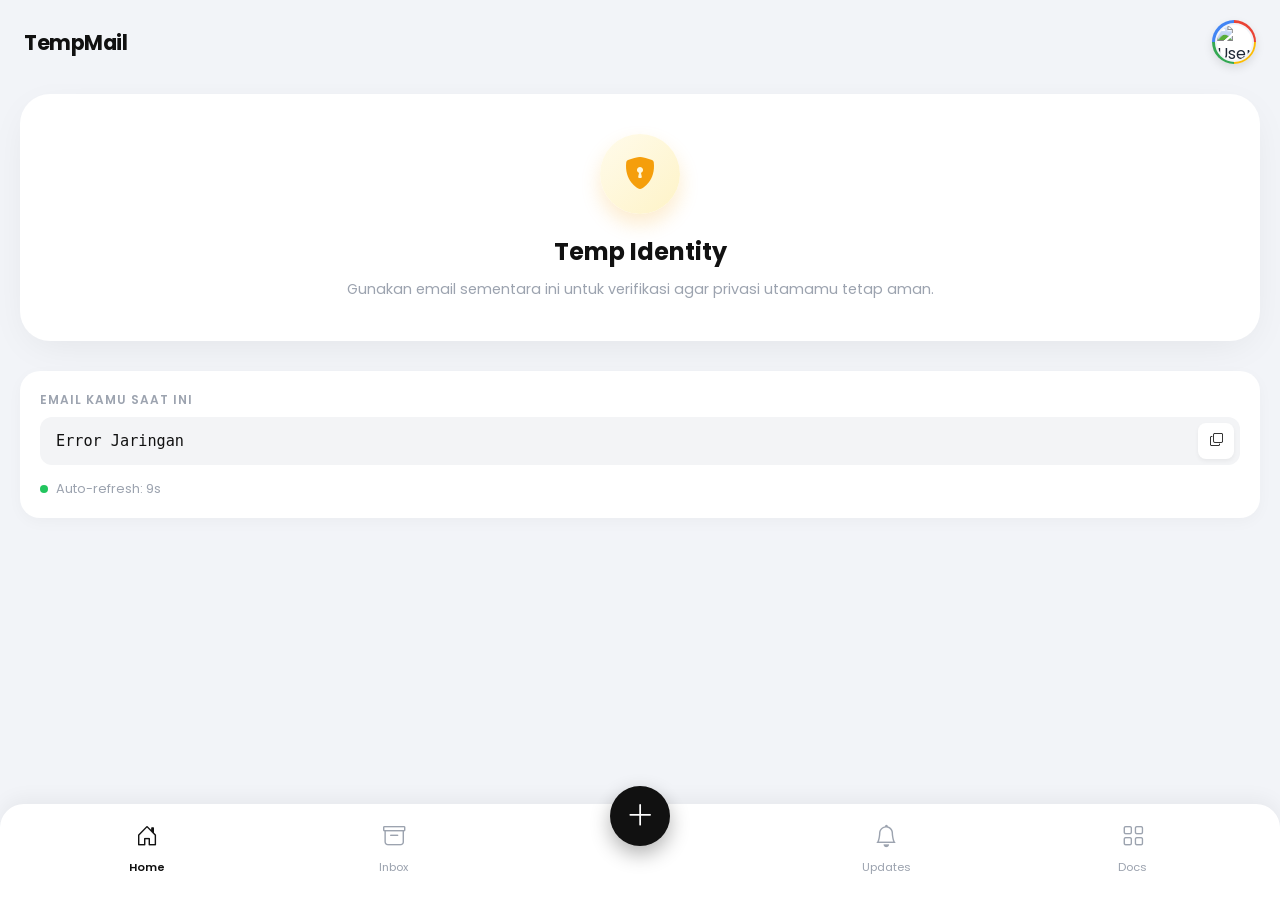
==== commit 8c7564ac: "Update index.html" ====
--- a/public/index.html
+++ b/public/index.html
@@ -4,7 +4,7 @@
     <meta charset="UTF-8">
     <meta name="viewport" content="width=device-width, initial-scale=1.0, maximum-scale=1.0, user-scalable=no">
     <meta name="theme-color" content="#F2F4F8">
-    <title>Temp Mail SANN404</title>
+    <title>TempMail</title>
     
     <link rel="manifest" href="manifest.json">
     <link rel="apple-touch-icon" href="https://cdn-icons-png.flaticon.com/512/732/732200.png">
@@ -19,7 +19,7 @@
 <body>
 
     <div class="top-bar">
-        <div class="app-name">SANN404 Mail</div>
+        <div class="app-name">TempMail</div>
         <div class="user-avatar">
             <img src="https://images.unsplash.com/photo-1535713875002-d1d0cf377fde?ixlib=rb-4.0.3&auto=format&fit=crop&w=100&q=80" alt="User">
         </div>
@@ -89,7 +89,7 @@
                 <h3>Developer Info</h3>
                 <p class="dev-name">SANN404 FORUM</p>
                 <p>Aplikasi ini dibuat untuk melindungi privasi user dari spam.</p>
-                <a href="https://whatsapp.com/channel/0029VbBWTAzJP211mgzALI2p" target="_blank" class="btn-whatsapp">
+                <a href="https://whatsapp.com/channel/0029Vb6ukqnHQbS4mKP0j80L" target="_blank" class="btn-whatsapp">
                     <i class="bi bi-whatsapp"></i> Join Saluran Developer
                 </a>
             </div>
@@ -160,7 +160,7 @@
         <div id="capture-card" class="capture-card-style">
             <div class="capture-header">
                 <div class="capture-logo">
-                    <i class="bi bi-shield-lock-fill"></i> SANN404 Mail
+                    <i class="bi bi-shield-lock-fill"></i> TempMail
                 </div>
             </div>
             
@@ -175,7 +175,7 @@
             </div>
 
             <div class="capture-footer">
-                Secure Temporary Email Service
+                Temporary Email | SANN404 FORUM
             </div>
         </div>
     </div>
--- a/public/style.css
+++ b/public/style.css
@@ -26,7 +26,6 @@
     position: sticky; top: 0; z-index: 50;
 }
 .app-name { font-weight: 700; font-size: 1.3rem; letter-spacing: -0.5px; color: var(--primary); }
-
 .user-avatar {
     width: 44px; height: 44px; border-radius: 50%;
     background: conic-gradient(#EA4335 0% 25%, #FBBC05 25% 50%, #34A853 50% 75%, #4285F4 75% 100%);
@@ -57,7 +56,6 @@
 /* Email Box */
 .email-action-area { background: var(--bg-card); padding: 20px; border-radius: 20px; box-shadow: var(--shadow-card); }
 .email-action-area label { display: block; font-size: 0.75rem; font-weight: 600; color: var(--text-muted); margin-bottom: 8px; text-transform: uppercase; letter-spacing: 1px; }
-
 .email-display {
     display: flex; background: #F3F4F6; padding: 6px 6px 6px 16px;
     border-radius: 12px; align-items: center; justify-content: space-between; margin-bottom: 15px;
@@ -70,7 +68,6 @@
     transition: transform 0.1s;
 }
 .copy-btn:active { transform: scale(0.9); }
-
 .status-indicator { display: flex; align-items: center; gap: 8px; font-size: 0.8rem; color: var(--text-muted); }
 .dot { width: 8px; height: 8px; background: #22c55e; border-radius: 50%; animation: pulse 2s infinite; }
 
@@ -78,7 +75,6 @@
 .section-header { margin-bottom: 20px; margin-top: 10px; display: flex; justify-content: space-between; align-items: center; }
 .section-header h2 { font-size: 1.4rem; color: var(--primary); }
 .badge { background: #ef4444; color: white; font-size: 0.75rem; padding: 4px 10px; border-radius: 20px; font-weight: 600; }
-
 .trash-btn {
     background: #FEE2E2; color: var(--danger); border: none;
     width: 40px; height: 40px; border-radius: 12px;
@@ -88,7 +84,6 @@
 .trash-btn:active { background: #FECACA; transform: scale(0.95); }
 
 .message-list { display: flex; flex-direction: column; gap: 12px; }
-
 .message-card {
     background: var(--bg-card); padding: 16px; border-radius: 20px;
     box-shadow: var(--shadow-card); cursor: pointer; display: flex; gap: 16px;
@@ -99,7 +94,6 @@
     content: ''; position: absolute; left: 0; top: 15%; bottom: 15%;
     width: 4px; background: var(--accent); border-radius: 0 4px 4px 0;
 }
-
 .msg-avatar {
     width: 48px; height: 48px; background: #EEF2FF; color: #4F46E5;
     border-radius: 16px; display: flex; align-items: center; justify-content: center;
@@ -114,7 +108,6 @@
 .message-card.read .msg-from { font-weight: 500; color: #6B7280; }
 .message-card.read .msg-avatar { background: #F3F4F6; color: #9CA3AF; }
 .message-card.read { box-shadow: none; border: 1px solid #F3F4F6; background: #FAFAFA; }
-
 .empty-placeholder { text-align: center; padding: 60px 0; color: #d1d5db; }
 .empty-placeholder i { font-size: 3.5rem; margin-bottom: 15px; display: block; opacity: 0.5; }
 
@@ -159,29 +152,56 @@
 .meta-time { font-size: 0.75rem; color: var(--text-muted); }
 .modal-body { font-size: 1rem; line-height: 1.7; color: #374151; white-space: pre-wrap; word-wrap: break-word; }
 
-/* NEW NGL MESSAGE CARD */
-.ngl-msg-card {
-    background: linear-gradient(135deg, #FF6B6B 0%, #FF8E53 100%);
-    padding: 30px; text-align: center; color: white;
-}
-.ngl-header { display: flex; flex-direction: column; align-items: center; gap: 8px; margin-bottom: 20px; }
-.ngl-icon-msg { font-size: 2.5rem; filter: drop-shadow(0 2px 4px rgba(0,0,0,0.2)); }
-.ngl-header span { font-weight: 700; letter-spacing: 0.5px; opacity: 0.9; }
-
-.ngl-body-box {
-    background: rgba(255,255,255,0.95); color: #1F2937;
-    padding: 20px; border-radius: 16px; font-size: 1rem; font-weight: 500;
-    box-shadow: 0 4px 15px rgba(0,0,0,0.1); margin-bottom: 20px;
-    min-height: 80px; display: flex; align-items: center; justify-content: center;
-}
-
-.ngl-footer-info { font-size: 0.75rem; opacity: 0.8; font-family: monospace; }
+/* UPDATE: CAPTURE CARD STYLE (Clean White Theme) */
+.capture-card-style {
+    width: 400px;
+    background: #FFFFFF;
+    padding: 30px;
+    border-radius: 20px;
+    box-shadow: 0 10px 40px rgba(0,0,0,0.1);
+    font-family: 'Poppins', sans-serif;
+    color: #1F2937;
+    position: relative;
+    border: 1px solid #E5E7EB;
+}
+
+.capture-header {
+    display: flex; justify-content: space-between; align-items: center;
+    margin-bottom: 20px; border-bottom: 1px solid #F3F4F6; padding-bottom: 15px;
+}
+.capture-logo {
+    display: flex; align-items: center; gap: 8px;
+    font-weight: 700; color: #111; font-size: 1.1rem;
+}
+.capture-logo i { color: #111; }
+
+.capture-body { padding: 5px 0 20px 0; }
+.capture-label {
+    font-size: 0.75rem; color: #9CA3AF; font-weight: 600; 
+    text-transform: uppercase; letter-spacing: 1px; margin-bottom: 5px;
+}
+.capture-email {
+    font-size: 1rem; font-family: 'Courier New', monospace;
+    background: #F3F4F6; padding: 8px 12px; border-radius: 8px;
+    display: inline-block; color: #4B5563; font-weight: 600;
+}
+.capture-msg {
+    font-size: 1.2rem; font-weight: 600; color: #111;
+    line-height: 1.5; margin-top: 5px;
+    white-space: pre-wrap; word-break: break-word;
+}
+
+.capture-footer {
+    border-top: 1px solid #F3F4F6; padding-top: 15px;
+    text-align: center; font-size: 0.75rem; color: #9CA3AF;
+    font-weight: 500; letter-spacing: 0.5px;
+}
+
 .btn-secondary-full {
     width: 100%; padding: 12px; border-radius: 50px; border: 1px solid #E5E7EB;
     background: white; color: var(--primary); font-weight: 600; cursor: pointer;
     display: flex; align-items: center; justify-content: center; gap: 8px;
 }
-
 .toast { position: fixed; top: 20px; left: 50%; transform: translateX(-50%) translateY(-100px); background: #1f2937; color: white; padding: 12px 24px; border-radius: 50px; font-size: 0.85rem; z-index: 200; transition: transform 0.4s; }
 .toast.show { transform: translateX(-50%) translateY(0); }
 @keyframes pulse { 0% { opacity: 1; } 50% { opacity: 0.4; } 100% { opacity: 1; } }
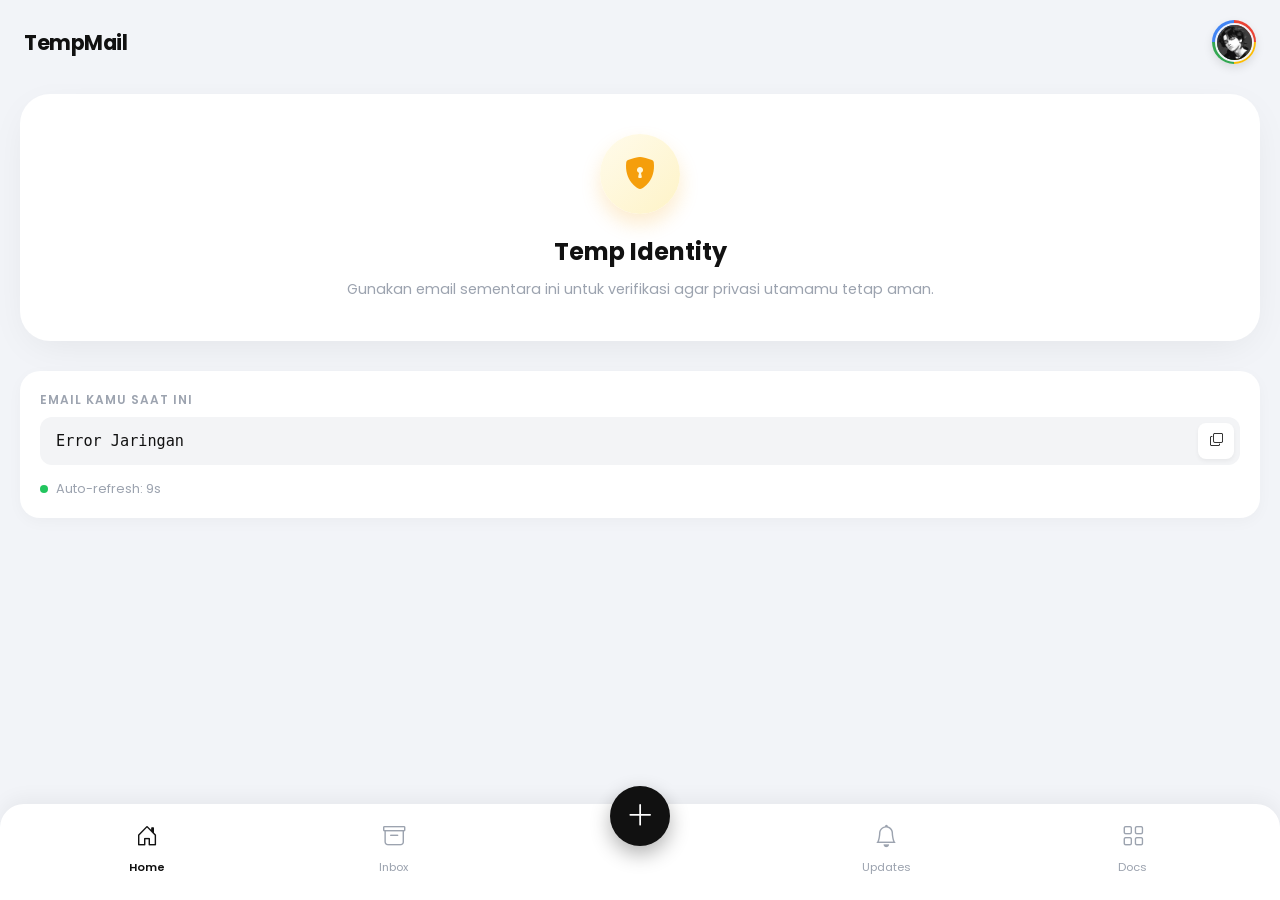
==== commit b5c7f0c2: "Update index.html" ====
--- a/public/index.html
+++ b/public/index.html
@@ -21,7 +21,7 @@
     <div class="top-bar">
         <div class="app-name">TempMail</div>
         <div class="user-avatar">
-            <img src="https://images.unsplash.com/photo-1535713875002-d1d0cf377fde?ixlib=rb-4.0.3&auto=format&fit=crop&w=100&q=80" alt="User">
+            <img src="295a6dc7f4efe03269d55d35a91668d3.jpg" alt="User">
         </div>
     </div>
 
